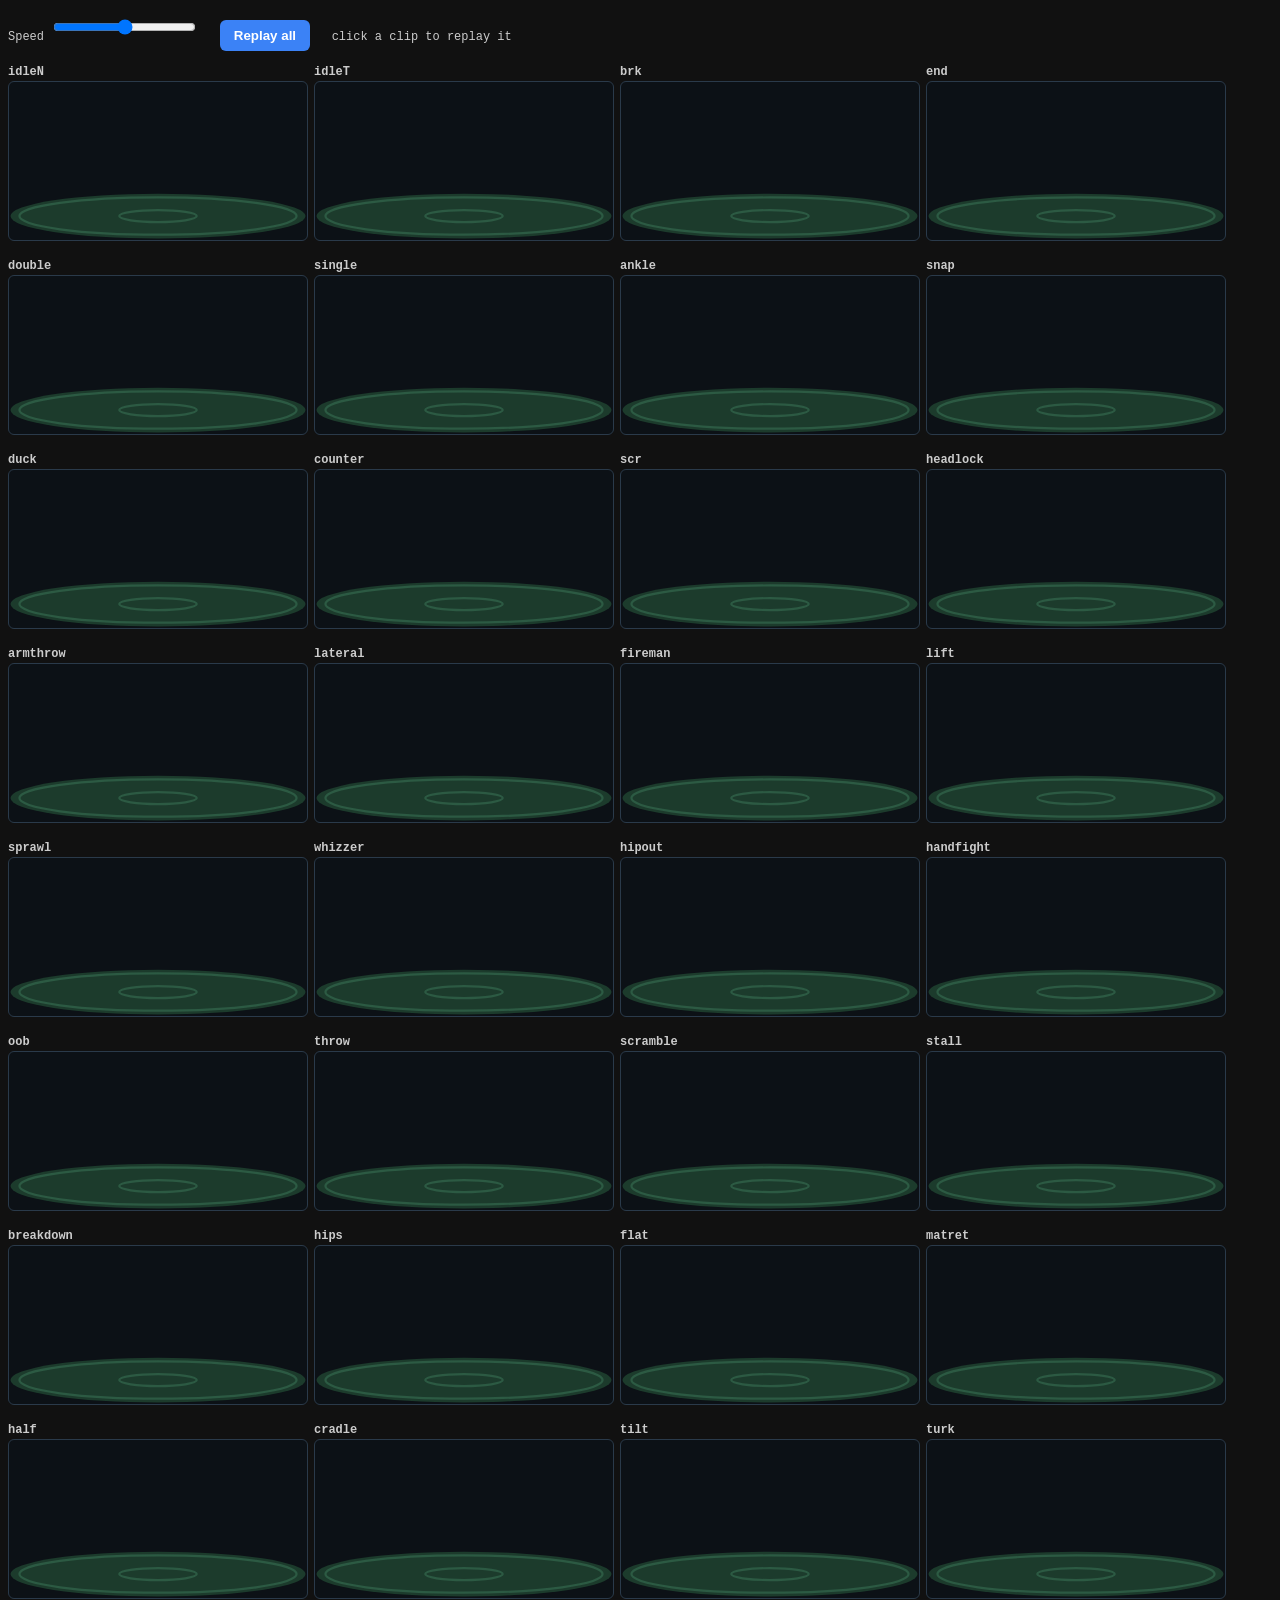
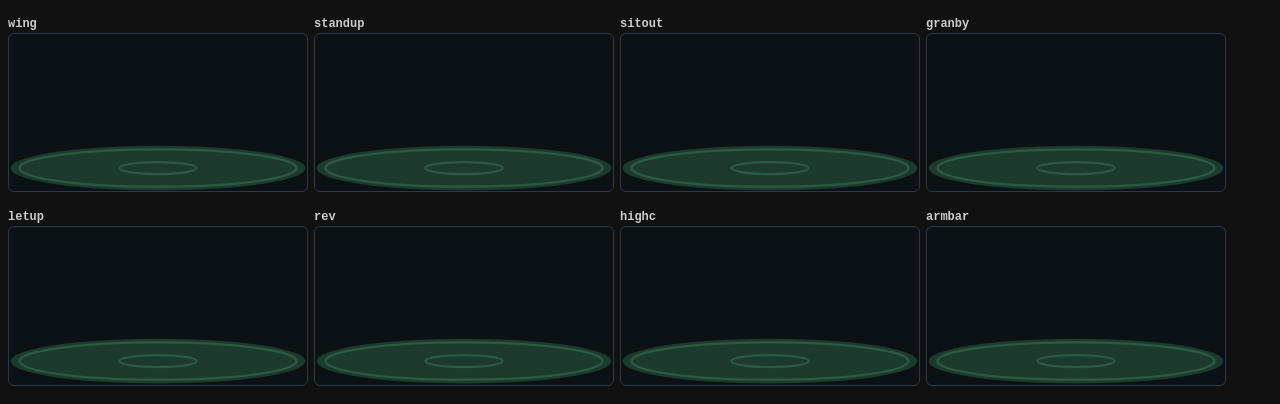
==== animsheet.html @ 092bd1c4 "Checkpoint: 2026-11-11 session work (animation rebuild, in-match choices, 3rd place dual, overrides)" ====
<!doctype html><meta charset="utf-8"><title>Animation sheet</title><link rel="stylesheet" href="css/style.css">
<!-- Test tool: every bout-animation clip (js/ui/anim.js), playing in a loop. Click a clip to replay it. ?a=B puts the move on wrestler B (mirrored), ?c=headlock,cradle picks clips,
     ?t=0.2,0.5,1 shows frozen moments instead (contact sheet for screenshots), ?w=300 sets the tile width. Not deployed. -->
<style>body{background:#111;color:#ccc;font:12px ui-monospace,monospace;margin:8px}#o{display:flex;flex-wrap:wrap;gap:6px}.tile{width:var(--w,300px);cursor:pointer}.tile b{display:block;margin:2px 0}.row{display:flex;align-items:center;gap:4px}.row b{width:70px}.row .stage{width:var(--w,216px);margin:0}</style>
<p>Speed <input id="spd" type="range" min="0.8" max="2.6" step="0.1" value="1.7"> &nbsp; <button id="all">Replay all</button> &nbsp; click a clip to replay it</p>
<div id="o"></div>
<script type="module">
import { stage, CLIP_NAMES } from './js/ui/anim.js';
const q = new URLSearchParams(location.search), names = (q.get('c') || CLIP_NAMES.join(',')).split(','), side = q.get('a') || 'A', o = document.getElementById('o');
if (q.get('w')) document.documentElement.style.setProperty('--w', q.get('w') + 'px');
const res = { winner: side, method: 'Dec', wrestlers: { A: { name: 'Al Red' }, B: { name: 'Bo Blue' } } }, col = { A: '#e0483c', B: '#3c8ae0' };
const draw = n => `<b>${n}</b>${stage(res, null, col, { clip: n, a: side })}`;
if (q.get('t')) { o.style.display = 'block'; o.innerHTML = names.map(n => `<div class="row"><b>${n}</b>${q.get('t').split(',').map(t => stage(res, null, col, { clip: n, a: side, still: +t })).join('')}</div>`).join(''); }
else {
  const setSpd = () => o.style.setProperty('--spd', document.getElementById('spd').value);
  const all = () => { o.innerHTML = names.map(n => `<div class="tile" data-n="${n}">${draw(n)}</div>`).join(''); };
  setSpd(); all();
  document.getElementById('spd').oninput = () => { setSpd(); all(); };
  document.getElementById('all').onclick = all;
  o.onclick = e => { const t = e.target.closest('.tile'); if (t) t.innerHTML = draw(t.dataset.n); };
}
</script>
---- css/style.css ----
:root {
  --bg: #0f1419; --panel: #172029; --panel2: #1e2a36; --line: #2a3a4a; --text: #e6edf3; --muted: #8b9bab;
  --accent: #3b82f6; --gold: #f5b942; --green: #3fb27f; --red: #e5534b; --a: #4ea1ff; --b: #ff8a5c;
}
* { box-sizing: border-box; }
body { margin: 0; background: var(--bg); color: var(--text); font: 14px/1.45 system-ui, "Segoe UI", sans-serif; }
h1, h2, h3 { margin: 0 0 8px; font-weight: 600; }
header { padding: 12px 20px; background: var(--panel); border-bottom: 1px solid var(--line); display: flex; align-items: baseline; gap: 14px; }
header h1 { font-size: 18px; margin: 0; }
header span { color: var(--muted); }
main { display: grid; grid-template-columns: 340px 1fr 340px; gap: 14px; padding: 14px; align-items: start; }
@media (max-width: 1100px) { main { grid-template-columns: 1fr; } }
.card { background: var(--panel); border: 1px solid var(--line); border-radius: 8px; padding: 14px; }
.card h2 { font-size: 15px; }
.row { display: flex; gap: 8px; align-items: center; margin: 6px 0; flex-wrap: wrap; }
label { color: var(--muted); font-size: 12px; }
select, input[type=number], input[type=range] { background: var(--panel2); color: var(--text); border: 1px solid var(--line); border-radius: 5px; padding: 4px 6px; }
button { background: var(--accent); color: #fff; border: 0; border-radius: 6px; padding: 8px 14px; cursor: pointer; font-weight: 600; }
button.secondary { background: var(--panel2); border: 1px solid var(--line); }
button:disabled { opacity: .45; cursor: default; }
.attr { display: grid; grid-template-columns: 118px 1fr 24px; align-items: center; gap: 6px; font-size: 12px; margin: 2px 0; }
.bar { height: 8px; background: var(--panel2); border-radius: 4px; overflow: hidden; }
.bar i { display: block; height: 100%; }
.t1 { background: #d95c54; } .t2 { background: #b8a14a; } .t3 { background: #6bb86b; } .t4 { background: var(--gold); }
.attr b { text-align: right; }
.name { font-size: 16px; font-weight: 600; }
.sub { color: var(--muted); font-size: 12px; margin-bottom: 8px; }
.scoreboard { display: grid; grid-template-columns: 1fr auto 1fr; gap: 10px; text-align: center; align-items: center; margin-bottom: 10px; }
.scoreboard .pts { font-size: 40px; font-weight: 700; line-height: 1; }
.scoreboard .nm { font-size: 13px; color: var(--muted); }
.scoreboard .A .pts { color: var(--a); } .scoreboard .B .pts { color: var(--b); }
.clock { font-size: 18px; font-variant-numeric: tabular-nums; }
.clock small { display: block; color: var(--muted); font-size: 11px; }
#feed { height: 480px; overflow-y: auto; background: #0c1116; border: 1px solid var(--line); border-radius: 6px; padding: 8px 10px; }
.ev { padding: 3px 0; border-bottom: 1px solid #16202a; }
.ev .t { color: var(--muted); font-size: 11px; font-variant-numeric: tabular-nums; display: inline-block; width: 58px; }
.ev.score { color: #fff; font-weight: 600; } .ev.info { color: #b5c2cf; } .ev.period { color: var(--gold); margin-top: 6px; }
.ev.fall { color: var(--red); font-weight: 700; } .ev.end { color: var(--green); font-weight: 700; padding: 8px 0; }
table.stats { width: 100%; border-collapse: collapse; font-size: 13px; }
table.stats td, table.stats th { padding: 3px 6px; text-align: center; border-bottom: 1px solid var(--line); }
table.stats td:first-child { text-align: left; color: var(--muted); }
.result { margin-top: 10px; padding: 10px; background: var(--panel2); border-radius: 6px; }
.result b { color: var(--gold); }
.hint { color: var(--muted); font-size: 12px; }

/* ---- game shell (phase 2) ---- */
.top { display: flex; gap: 14px; align-items: center; padding: 10px 18px; background: var(--panel); border-bottom: 1px solid var(--line); position: sticky; top: 0; z-index: 5; flex-wrap: wrap; }
.layout { display: grid; grid-template-columns: 170px 1fr; min-height: calc(100vh - 52px); }
nav { background: #121a22; border-right: 1px solid var(--line); padding: 10px 0; }
nav a { display: block; padding: 8px 18px; color: var(--text); cursor: pointer; text-decoration: none; }
nav a:hover { background: var(--panel2); } nav a.on { background: var(--panel2); border-left: 3px solid var(--accent); padding-left: 15px; font-weight: 600; }
nav a.off { color: var(--muted); } nav a.off2 { color: var(--muted); font-size: 12px; } nav hr { border: 0; border-top: 1px solid var(--line); margin: 8px 0; } nav small { font-size: 10px; }
.content { padding: 14px; display: flex; flex-direction: column; gap: 14px; min-width: 0; }
.muted { color: var(--muted); } .pos { color: var(--green); } .neg { color: var(--red); }
.grid2 { display: grid; grid-template-columns: 1fr 1fr; gap: 14px; } @media (max-width: 900px) { .grid2 { grid-template-columns: 1fr; } .layout { grid-template-columns: 1fr; } }
.tbl { width: 100%; border-collapse: collapse; margin-top: 6px; }
.tbl th { text-align: left; color: var(--muted); font-weight: 500; font-size: 12px; padding: 4px 8px; border-bottom: 1px solid var(--line); }
.tbl td { padding: 5px 8px; border-bottom: 1px solid #1c2733; }
.tbl tr.me td { background: #1d3350; } .tbl td.win { font-weight: 700; color: var(--gold); }
.tbl.dense td, .tbl.dense th { padding: 3px 5px; font-size: 12px; text-align: center; white-space: nowrap; } .tbl.dense td:first-child, .tbl.dense th:first-child { text-align: left; }
td.ac { color: #0f1620; font-weight: 600; } td.ac.t4 { font-weight: 800; }   /* the cell background comes from .t1-.t4, so use dark text for contrast on every tier */
.msg { padding: 6px 0; border-bottom: 1px solid var(--line); }
a[data-act] { color: var(--accent); cursor: pointer; }
.cols2 { display: grid; grid-template-columns: 1fr 1fr; gap: 0 24px; } @media (max-width: 700px) { .cols2 { grid-template-columns: 1fr; } }
.start { max-width: 640px; margin: 30px auto; padding: 0 16px; display: flex; flex-direction: column; gap: 14px; }
.start input, .tbl select { background: var(--panel2); color: var(--text); border: 1px solid var(--line); border-radius: 5px; padding: 4px 6px; }

/* school logos */
.tn { white-space: nowrap; display: inline-flex; align-items: center; gap: 6px; vertical-align: middle; }
.logo { object-fit: contain; flex: none; vertical-align: middle; }
.logo.badge { display: inline-block; text-align: center; border-radius: 50%; color: #fff; font-weight: 700; letter-spacing: -0.5px; }
.scoreboard .nm .tn { flex-direction: column; gap: 4px; }
.logo:not(.badge) { background: #eef1f6; border-radius: 50%; padding: 2px; box-sizing: border-box; }

.wlink { color: inherit; cursor: pointer; text-decoration: none; border-bottom: 1px dotted var(--muted); }
.wlink:hover { color: var(--accent, #6ea8ff); border-bottom-color: currentColor; }
.warn { color: #e0a43a; }

/* dual results: winner green, loser red (links inherit so the wrestler names are coloured too) */
.tbl td.win, .tbl td.win a { color: var(--green); font-weight: 700; }
.tbl td.lose, .tbl td.lose a { color: var(--red); }
.tbl td.win .wlink, .tbl td.lose .wlink { border-bottom-color: currentColor; }

.modal-back { position: fixed; inset: 0; background: rgba(0,0,0,.6); display: flex; align-items: center; justify-content: center; z-index: 50; }
.modal { max-width: 540px; width: calc(100% - 32px); box-shadow: 0 10px 40px rgba(0,0,0,.6); }

/* tournament brackets */
.bkt { display: flex; gap: 12px; overflow-x: auto; padding-bottom: 8px; align-items: flex-start; }
.bcol { min-width: 210px; }
.bhead { font-size: 12px; color: var(--muted); margin-bottom: 6px; text-transform: uppercase; letter-spacing: .04em; }
.bm { border: 1px solid var(--line); border-radius: 6px; margin-bottom: 8px; background: var(--panel2); font-size: 12.5px; }
.bs { padding: 4px 8px; border-bottom: 1px solid var(--line); min-height: 24px; }
.bs.w { font-weight: 700; color: var(--green); } .bs.l { color: var(--muted); } .bs.mine { background: #1d3350; } .bs.tbd { opacity: .6; }
.bd { padding: 3px 8px; font-size: 11px; color: var(--muted); }

/* wrestler names: calm light text with a dotted underline instead of loud link-blue; your wrestlers use YOUR team colour (--tc) */
a.wlink[data-act] { color: inherit; border-bottom: 1px dotted rgba(200, 210, 225, .35); }
a.wlink[data-act]:hover { color: #fff; border-bottom-color: currentColor; }
.tcname, .tcname a.wlink[data-act] { color: var(--tc, var(--green)) !important; font-weight: 700; }
.tbl tr.me td { background: color-mix(in srgb, var(--tc, #3b82f6) 15%, #101a2b); }
.tbl tr.me td:first-child { box-shadow: inset 3px 0 0 var(--tc, var(--accent)); }
/* bracket: only winners get a background: green, or YOUR team colour for your wrestlers; losers/pending stay plain */
.bs.w { background: color-mix(in srgb, var(--green) 28%, transparent); }
.bs.mine { background: transparent; box-shadow: none; }
.bs.mine.w { background: color-mix(in srgb, var(--tc, #3b82f6) 35%, transparent); box-shadow: inset 3px 0 0 var(--tc, var(--accent)); }
.bs.mine.w, .bs.mine.w a.wlink[data-act] { color: var(--tc, var(--green)); }
/* winners on YOUR team use the team colour for their text instead of green */
.tcwin { color: var(--tc, var(--green)); }
.tbl td.win.mine, .tbl td.win.mine a { color: var(--tc, var(--green)); }

/* NCAA selection show */
.selgrid { display: grid; grid-template-columns: repeat(auto-fill, minmax(340px, 1fr)); gap: 0 12px; }
.bs.sel { display: flex; align-items: center; gap: 8px; min-height: 28px; }
.bs.sel .sd { width: 24px; text-align: right; font-weight: 700; color: var(--gold); }
.bs.sel .nm { flex: 1; min-width: 0; white-space: nowrap; overflow: hidden; text-overflow: ellipsis; }
.bs.sel .rt { display: flex; align-items: center; gap: 5px; white-space: nowrap; }
.bs.sel.empty { opacity: .45; }
.bs.sel.mine { background: color-mix(in srgb, var(--tc, #3b82f6) 30%, transparent); box-shadow: inset 3px 0 0 var(--tc, var(--accent)); }
.bs.sel.pop { animation: selpop .7s ease-out; }
@keyframes selpop { 0% { transform: scale(.94); background: color-mix(in srgb, var(--gold) 55%, transparent); opacity: .3; } 100% { transform: scale(1); } }
.tag { margin-left: 6px; font-size: 10px; padding: 0 4px; border-radius: 3px; border: 1px solid var(--line); color: var(--muted); }
.tag.al { color: #e0a64a; border-color: #6b5320; }
.chips { display: flex; flex-wrap: wrap; gap: 6px; } .chip { padding: 3px 9px; border: 1px solid var(--line); border-radius: 12px; cursor: pointer; font-size: 12px; } .chip.on { background: var(--panel2); border-color: var(--accent); }
.ann { margin: 6px 0 10px; padding: 6px 10px; background: var(--panel2); border-radius: 6px; }

/* National Dual Tournament */
.bs.dt { display: flex; align-items: center; justify-content: space-between; gap: 8px; }
.bs.dt .sc { font-weight: 700; }
.bm.upnext { box-shadow: 0 0 0 1px var(--gold); }

.moves { margin: 0; padding-left: 18px; font-size: 13px; } .moves li { margin: 2px 0; }

.tbl .fit { width: 1%; white-space: nowrap; padding-right: 14px; }

.tbl.dense td.l, .tbl.dense th.l { text-align: left; }

/* ---------- tablets and phones (2026-11-10) ---------- */
html { -webkit-text-size-adjust: 100%; }
[data-act] { cursor: pointer; }
button, select, [data-act], .chip { touch-action: manipulation; }
.content .card { overflow-x: auto; }                       /* wide tables scroll inside their card instead of widening the page */
.top { padding-left: max(18px, env(safe-area-inset-left)); padding-right: max(18px, env(safe-area-inset-right)); padding-top: max(10px, env(safe-area-inset-top)); }   /* notch / home-screen app */
nav::-webkit-scrollbar, .bkt::-webkit-scrollbar { height: 6px; }

@media (pointer: coarse) {                                  /* touch screens: bigger targets, and 16px form text so iOS Safari does not zoom into a tapped dropdown */
  button { min-height: 42px; padding: 9px 16px; }
  select, input, textarea { font-size: 16px; min-height: 38px; }
  nav a { padding: 12px 18px; }
  .tbl td { padding-top: 8px; padding-bottom: 8px; }
  .tbl.dense td, .tbl.dense th { padding: 6px 7px; }
  .chip { padding: 7px 12px; }
  a.wlink[data-act], a[data-act] { padding: 3px 0; display: inline-block; }
}

@media (max-width: 1100px) {                                /* iPad landscape / small laptops */
  .layout { grid-template-columns: 150px 1fr; }
  .content { padding: 10px; }
  .modal { max-width: 92vw; }
}

@media (max-width: 900px) and (orientation: portrait), (max-width: 560px) {   /* iPad portrait and phones held upright: the left menu becomes a swipeable bar (landscape keeps the side menu, see below) */
  .layout { grid-template-columns: 1fr; }
  nav { display: flex; overflow-x: auto; -webkit-overflow-scrolling: touch; border-right: 0; border-bottom: 1px solid var(--line); padding: 0; }
  nav a { white-space: nowrap; padding: 11px 15px; border-left: 0; border-bottom: 3px solid transparent; }
  nav a.on { border-left: 0; border-bottom-color: var(--accent); padding-left: 15px; }
  nav hr { display: none; }
  nav a.off2 { display: none; }
  .top { gap: 8px 12px; padding-top: 8px; padding-bottom: 8px; }
  .scoreboard .pts { font-size: 34px; }
  #feed { height: 42vh; min-height: 240px; }
  .selgrid { grid-template-columns: repeat(auto-fill, minmax(min(340px, 100%), 1fr)); }
}

@media (max-width: 600px) {                                 /* phones */
  .top > span.muted:nth-of-type(1) { display: none; }       /* "Coach name" */
  .top button { padding: 7px 10px; font-size: 13px; }
  .content { padding: 8px; gap: 10px; }
  .card { padding: 10px; }
  body { font-size: 13.5px; }
  .attr { grid-template-columns: 96px 1fr 22px; }
}


/* bout animation (js/ui/anim.js): jointed figures, clips shown frame by frame */
.stage { display: block; width: 100%; max-width: 640px; margin: 0 auto 10px; background: #0c1116; border: 1px solid var(--line); border-radius: 6px; }
.stage .lbl { font: 700 11px ui-monospace, Consolas, monospace; letter-spacing: 1px; paint-order: stroke; stroke: #000; stroke-width: 2px; animation: lblpop calc(.5s * var(--spd, 1)) ease-out; }
.stage .lbl.fall, .stage .lbl.end { font-size: 13px; animation: lblflash calc(.5s * var(--spd, 1)) steps(2) infinite; }
@keyframes lblpop { 0% { transform: translateY(5px); opacity: 0; } 100% { transform: none; opacity: 1; } }
@keyframes lblflash { 0% { opacity: 1; } 100% { opacity: .45; } }
/* each frame of a clip is visible only during its own slot (delay + duration are set inline); the last one stays and loops between its poses */
.stage .fr { visibility: hidden; animation-name: frOn; animation-timing-function: steps(1); animation-fill-mode: none; }
.stage .fr.last { animation-fill-mode: forwards; }
@keyframes frOn { from, to { visibility: visible; } }
.stage .lp { opacity: 0; animation-timing-function: steps(1); animation-iteration-count: infinite; }
.stage .lp1 { opacity: 1; } .stage .lp2 { animation-name: lp2; } .stage .lp3 { animation-name: lp3; } .stage .lp4 { animation-name: lp4; }
@keyframes lp2 { 0% { opacity: 1; } 50%, 100% { opacity: 0; } }
@keyframes lp3 { 0% { opacity: 1; } 33.34%, 100% { opacity: 0; } }
@keyframes lp4 { 0% { opacity: 1; } 25%, 100% { opacity: 0; } }
@media (prefers-reduced-motion: reduce) { .stage .lbl, .stage .fr, .stage .lp { animation: none !important; } .stage .fr.last { visibility: visible; } .stage .lp:first-child { opacity: 1; } }
.vpaused .stage .fr, .vpaused .stage .lp, .vpaused .stage .lbl { animation-play-state: paused !important; }

.scoreboard .clock .ride { display: block; margin-top: 2px; font-size: 11px; font-variant-numeric: tabular-nums; } .scoreboard .clock .ride .a { color: var(--a); } .scoreboard .clock .ride .b { color: var(--b); }

.spd { display: inline-flex; align-items: center; gap: 6px; margin-left: auto; font-size: 13px; } .spd input { width: 110px; }

.scoreboard .rt { font-size: 12px; margin-top: 3px; min-height: 16px; font-variant-numeric: tabular-nums; color: var(--muted); } .scoreboard .rt.pt { color: var(--gold); font-weight: 700; } .scoreboard .rt.lead { color: var(--text); }

/* Side menu stays a side menu in landscape (iPad, phones on their side), like the desktop layout */
@media (min-width: 901px), (orientation: landscape) and (min-width: 561px) { nav { position: sticky; top: 0; align-self: start; max-height: 100vh; overflow-y: auto; -webkit-overflow-scrolling: touch; } }
.layout { padding-left: env(safe-area-inset-left); padding-right: env(safe-area-inset-right); }
@media (orientation: landscape) and (min-width: 561px) and (max-width: 1100px) {
  .layout { grid-template-columns: 138px 1fr; }
  nav { display: block; border-right: 1px solid var(--line); border-bottom: 0; padding: 6px 0; }
  nav a { display: block; white-space: normal; padding: 9px 12px; border-bottom: 0; border-left: 3px solid transparent; font-size: 14px; }
  nav a.on { border-left: 3px solid var(--accent); border-bottom: 0; padding-left: 9px; }
  nav a.off2 { display: block; }
  nav hr { display: block; }
  .content { min-width: 0; }
}
@media (orientation: landscape) and (max-height: 520px) {   /* phones on their side: tighter chrome so the page is not all header */
  .top { padding-top: 4px; padding-bottom: 4px; gap: 6px 10px; }
  nav a { padding: 7px 10px; font-size: 13px; }
  nav { max-height: 100vh; }
  .layout { min-height: 0; }
}
@media (pointer: coarse) and (orientation: landscape) and (min-width: 561px) and (max-width: 1100px) { nav a { padding: 11px 12px; } }
@media (pointer: coarse) and (orientation: landscape) and (max-height: 520px) { nav a { padding: 8px 10px; } }

.ask { border: 1px solid var(--gold); background: #1b1810; border-radius: 8px; padding: 10px 12px; margin: 8px 0; } .ask h3 { margin: 0 0 4px; font-size: 15px; } .ask button { text-align: left; line-height: 1.25; } .ask small { font-weight: 400; opacity: .8; }
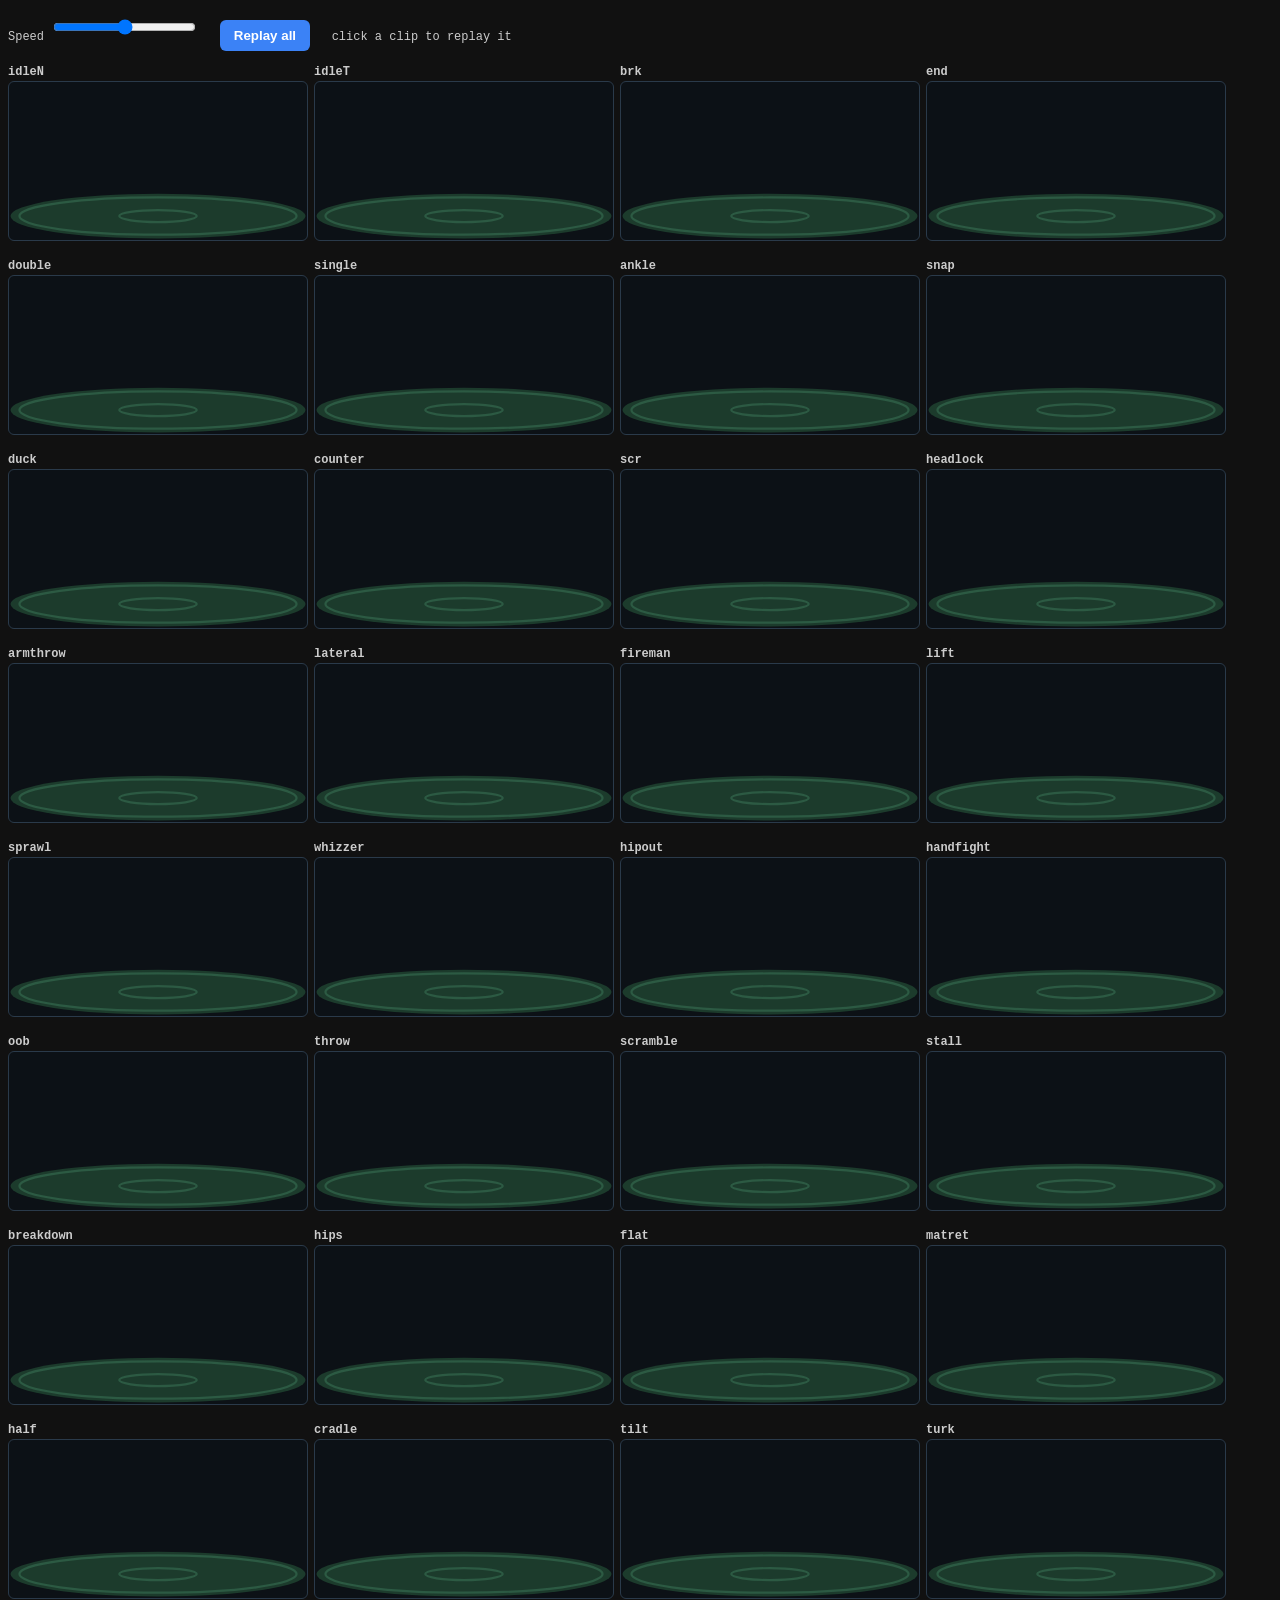
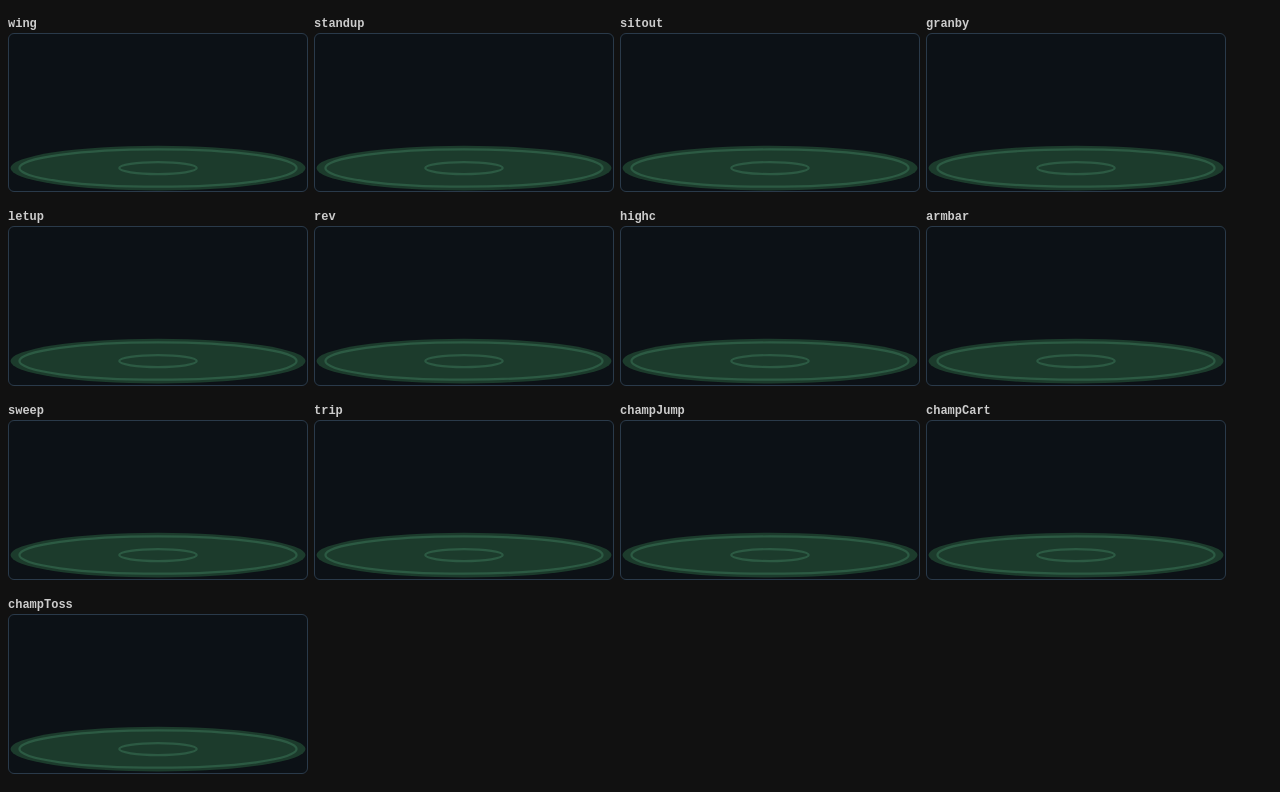
==== commit 0cff5e12: "Let-up timing, red/green ankle bands, links everywhere, record books + Hall of Fame, guaranteed plac" ====
--- a/animsheet.html
+++ b/animsheet.html
@@ -8,9 +8,9 @@
 import { stage, CLIP_NAMES } from './js/ui/anim.js';
 const q = new URLSearchParams(location.search), names = (q.get('c') || CLIP_NAMES.join(',')).split(','), side = q.get('a') || 'A', o = document.getElementById('o');
 if (q.get('w')) document.documentElement.style.setProperty('--w', q.get('w') + 'px');
-const res = { winner: side, method: 'Dec', wrestlers: { A: { name: 'Al Red' }, B: { name: 'Bo Blue' } } }, col = { A: '#e0483c', B: '#3c8ae0' };
-const draw = n => `<b>${n}</b>${stage(res, null, col, { clip: n, a: side })}`;
-if (q.get('t')) { o.style.display = 'block'; o.innerHTML = names.map(n => `<div class="row"><b>${n}</b>${q.get('t').split(',').map(t => stage(res, null, col, { clip: n, a: side, still: +t })).join('')}</div>`).join(''); }
+const res = { winner: side, method: 'Dec', wrestlers: { A: { name: 'Al Red' }, B: { name: 'Bo Blue' } } }, col = { A: '#e0483c', B: '#3c8ae0' }, band = { A: '#e5534b', B: '#3fb27f' };
+const draw = n => `<b>${n}</b>${stage(res, null, col, { clip: n, a: side, band })}`;
+if (q.get('t')) { o.style.display = 'block'; o.innerHTML = names.map(n => `<div class="row"><b>${n}</b>${q.get('t').split(',').map(t => stage(res, null, col, { clip: n, a: side, still: +t, band })).join('')}</div>`).join(''); }
 else {
   const setSpd = () => o.style.setProperty('--spd', document.getElementById('spd').value);
   const all = () => { o.innerHTML = names.map(n => `<div class="tile" data-n="${n}">${draw(n)}</div>`).join(''); };
--- a/css/style.css
+++ b/css/style.css
@@ -227,3 +227,10 @@
 @media (pointer: coarse) and (orientation: landscape) and (max-height: 520px) { nav a { padding: 8px 10px; } }
 
 .ask { border: 1px solid var(--gold); background: #1b1810; border-radius: 8px; padding: 10px 12px; margin: 8px 0; } .ask h3 { margin: 0 0 4px; font-size: 15px; } .ask button { text-align: left; line-height: 1.25; } .ask small { font-weight: 400; opacity: .8; }
+/* bout viewer scoreboard names (2026-11-12): logo, poll rank, linked name, school + record, stalling flag */
+.scoreboard .nm.bn { display: flex; align-items: center; justify-content: center; gap: 7px; text-align: left; margin-top: 2px; }
+.scoreboard .nm.bn .bnm { color: var(--text); font-weight: 600; font-size: 14px; }
+.scoreboard .nm.bn .wsub { font-size: 11px; color: var(--muted); }
+.sflag { display: inline-block; margin-left: 5px; padding: 0 4px; border-radius: 2px 6px 6px 2px; background: var(--gold); color: #1a1406; font-size: 11px; font-weight: 800; line-height: 15px; vertical-align: 1px; box-shadow: -2px 0 0 #8a6a1f; }
+.sflag small { font-size: 9px; margin-left: 1px; }
+@media (max-width: 600px) { .scoreboard .nm.bn { flex-direction: column; gap: 2px; text-align: center; } .scoreboard .nm.bn .bnm { font-size: 12px; } }
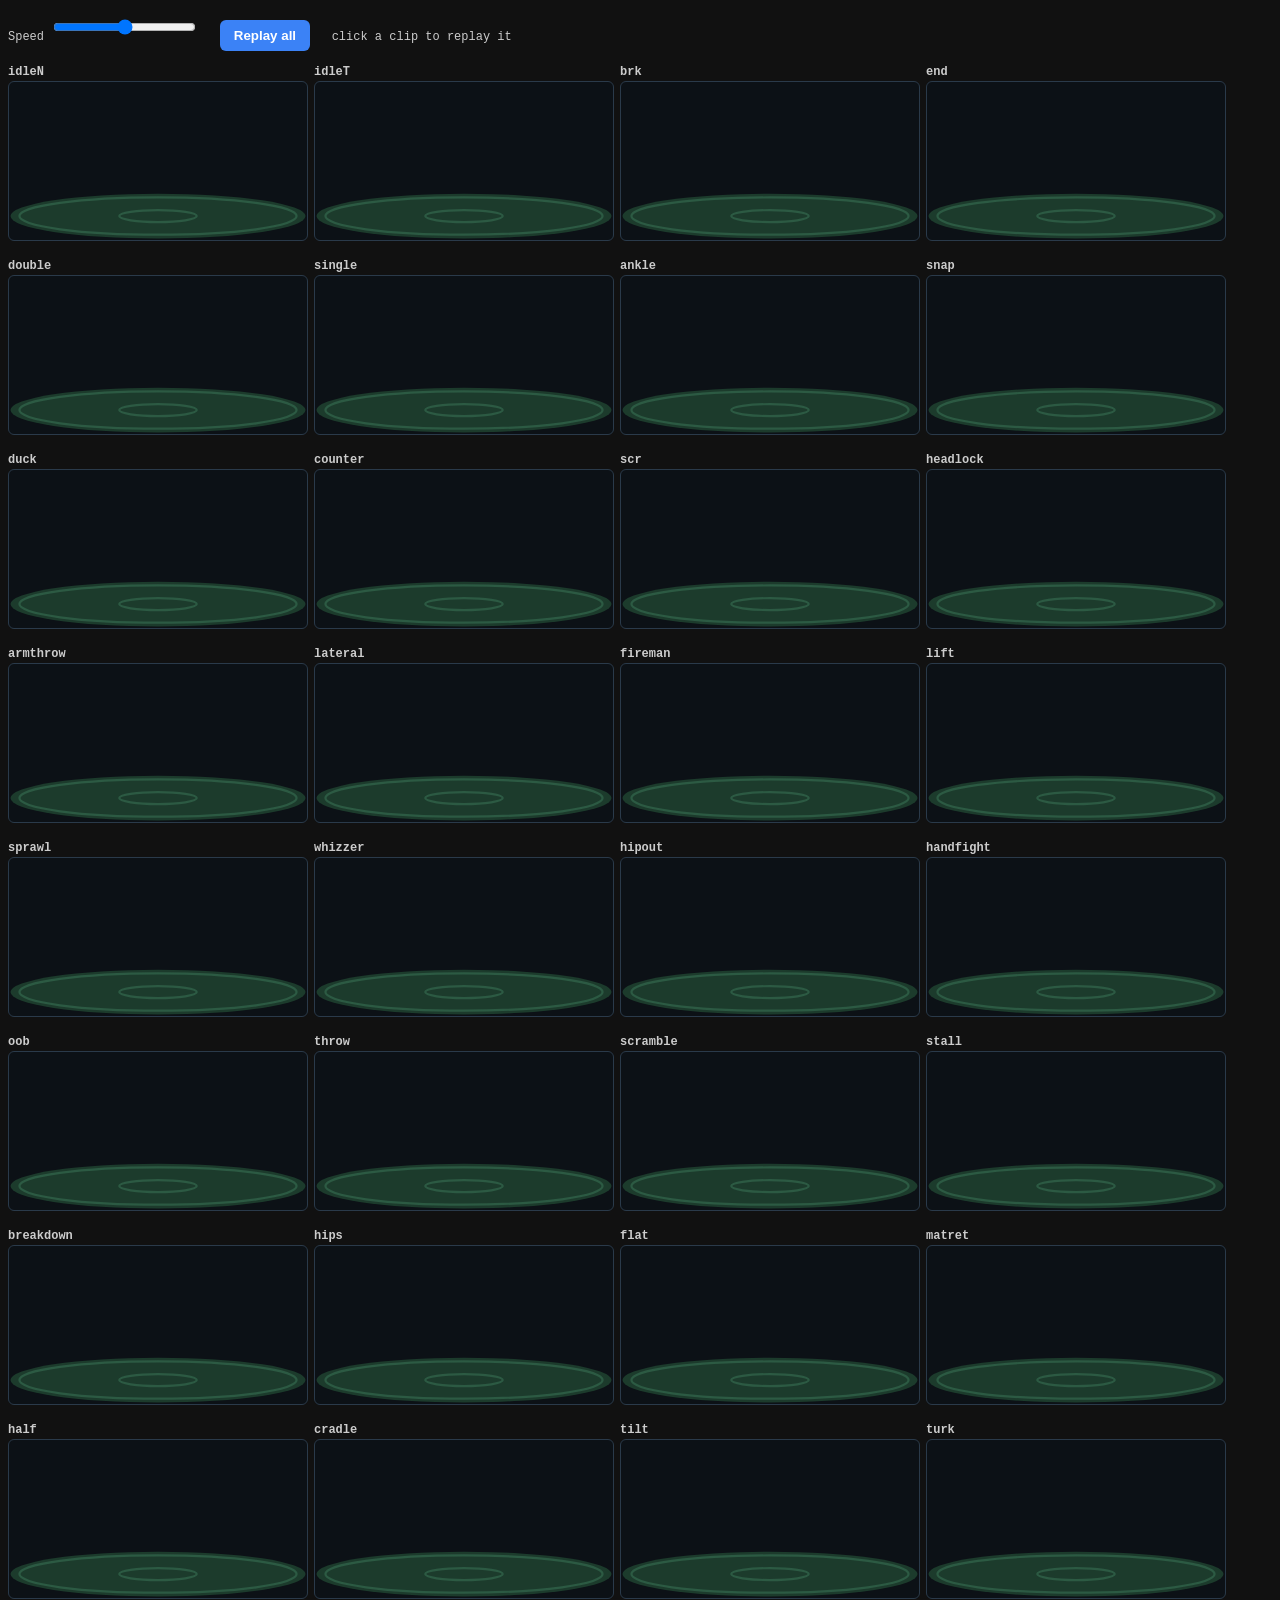
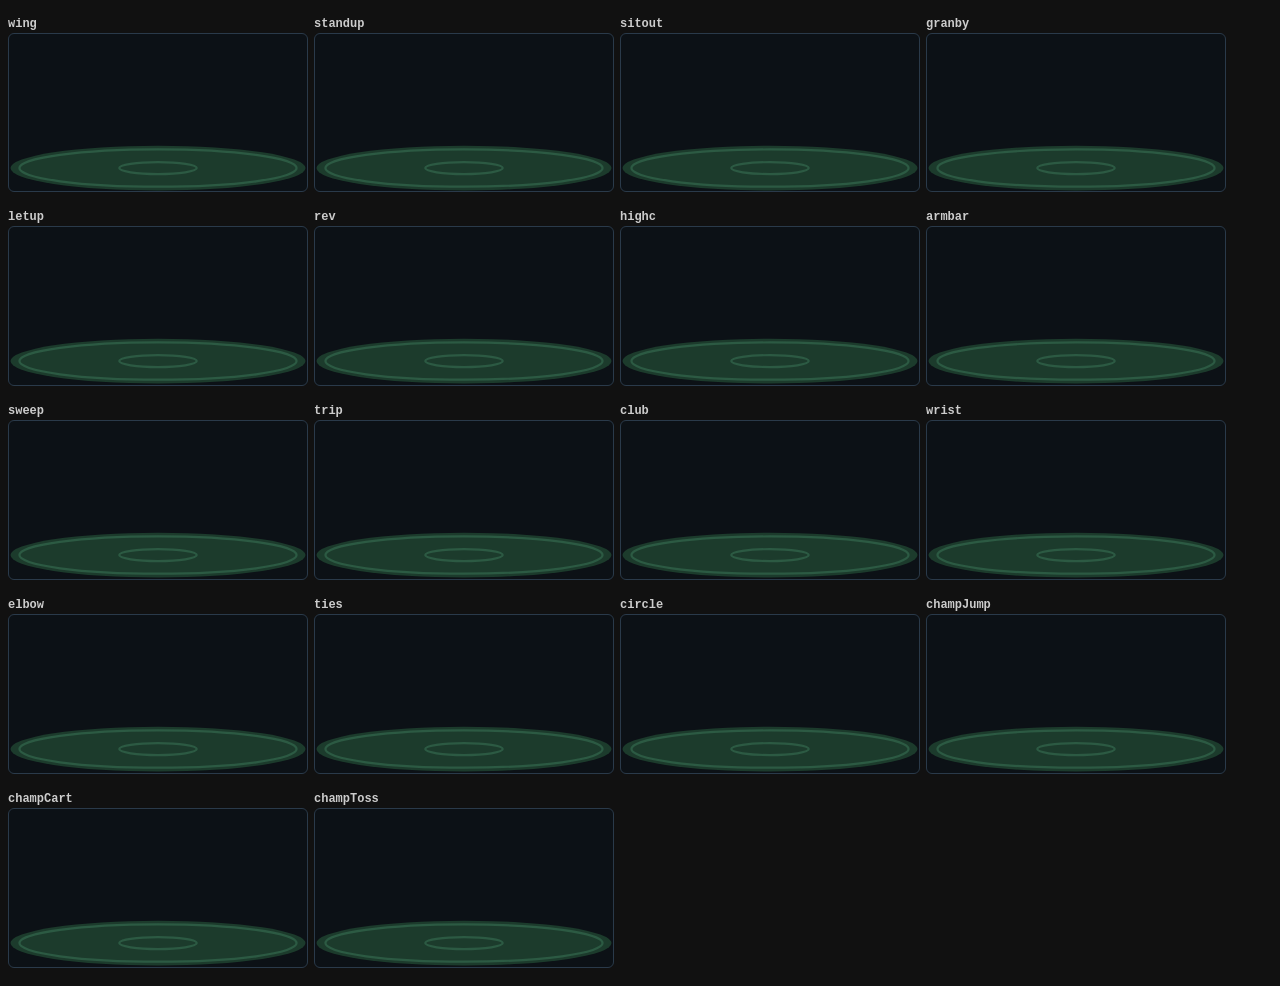
==== commit 9b25242b: "Moves cut the corner: pair rotates during finishes and keeps its orientation round the circle; Move " ====
--- a/animsheet.html
+++ b/animsheet.html
@@ -9,8 +9,9 @@
 const q = new URLSearchParams(location.search), names = (q.get('c') || CLIP_NAMES.join(',')).split(','), side = q.get('a') || 'A', o = document.getElementById('o');
 if (q.get('w')) document.documentElement.style.setProperty('--w', q.get('w') + 'px');
 const res = { winner: side, method: 'Dec', wrestlers: { A: { name: 'Al Red' }, B: { name: 'Bo Blue' } } }, col = { A: '#e0483c', B: '#3c8ae0' }, band = { A: '#e5534b', B: '#3fb27f' };
-const draw = n => `<b>${n}</b>${stage(res, null, col, { clip: n, a: side, band })}`;
-if (q.get('t')) { o.style.display = 'block'; o.innerHTML = names.map(n => `<div class="row"><b>${n}</b>${q.get('t').split(',').map(t => stage(res, null, col, { clip: n, a: side, still: +t, band })).join('')}</div>`).join(''); }
+const orient = { flip: false, h: +(q.get('h') || 0), cut: +(q.get('cut') || 0) };
+const draw = n => `<b>${n}</b>${stage(res, null, col, { clip: n, a: side, band, orient })}`;
+if (q.get('t')) { o.style.display = 'block'; o.innerHTML = names.map(n => `<div class="row"><b>${n}</b>${q.get('t').split(',').map(t => stage(res, null, col, { clip: n, a: side, still: +t, band, orient })).join('')}</div>`).join(''); }
 else {
   const setSpd = () => o.style.setProperty('--spd', document.getElementById('spd').value);
   const all = () => { o.innerHTML = names.map(n => `<div class="tile" data-n="${n}">${draw(n)}</div>`).join(''); };
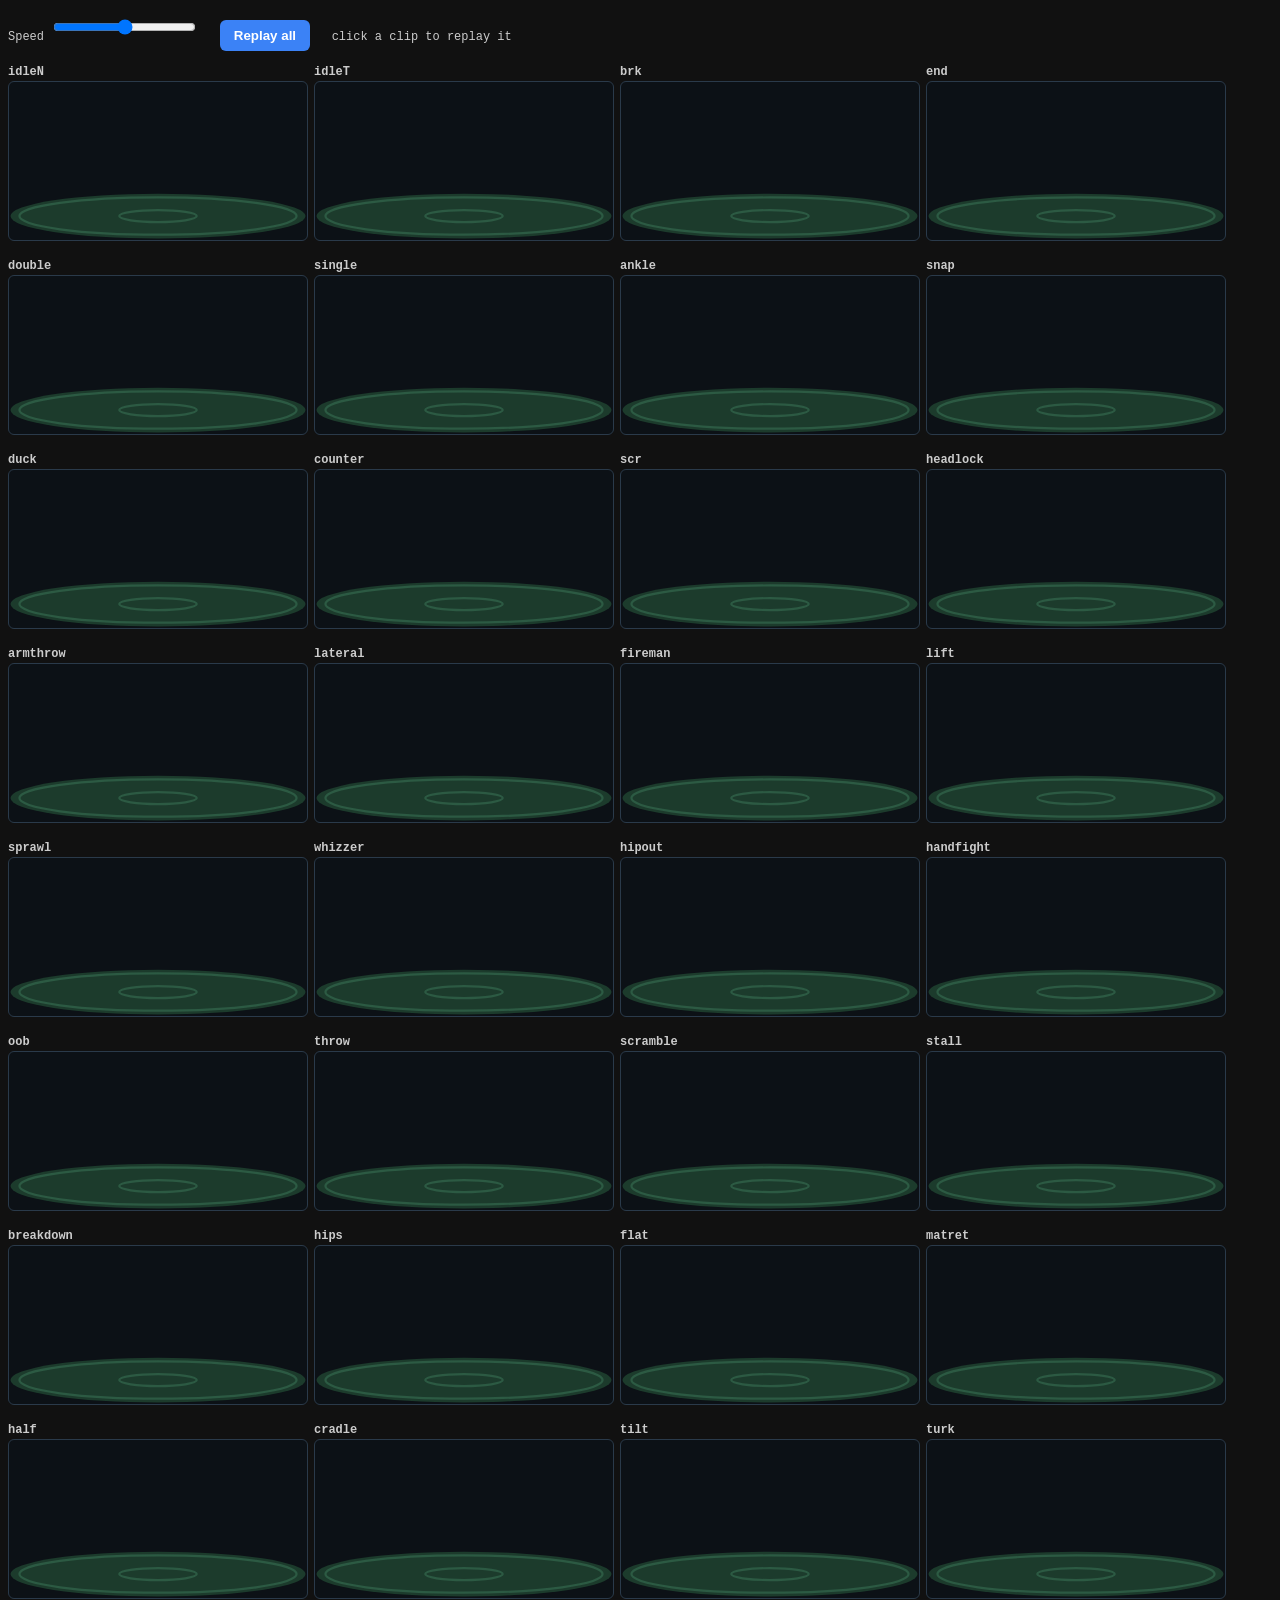
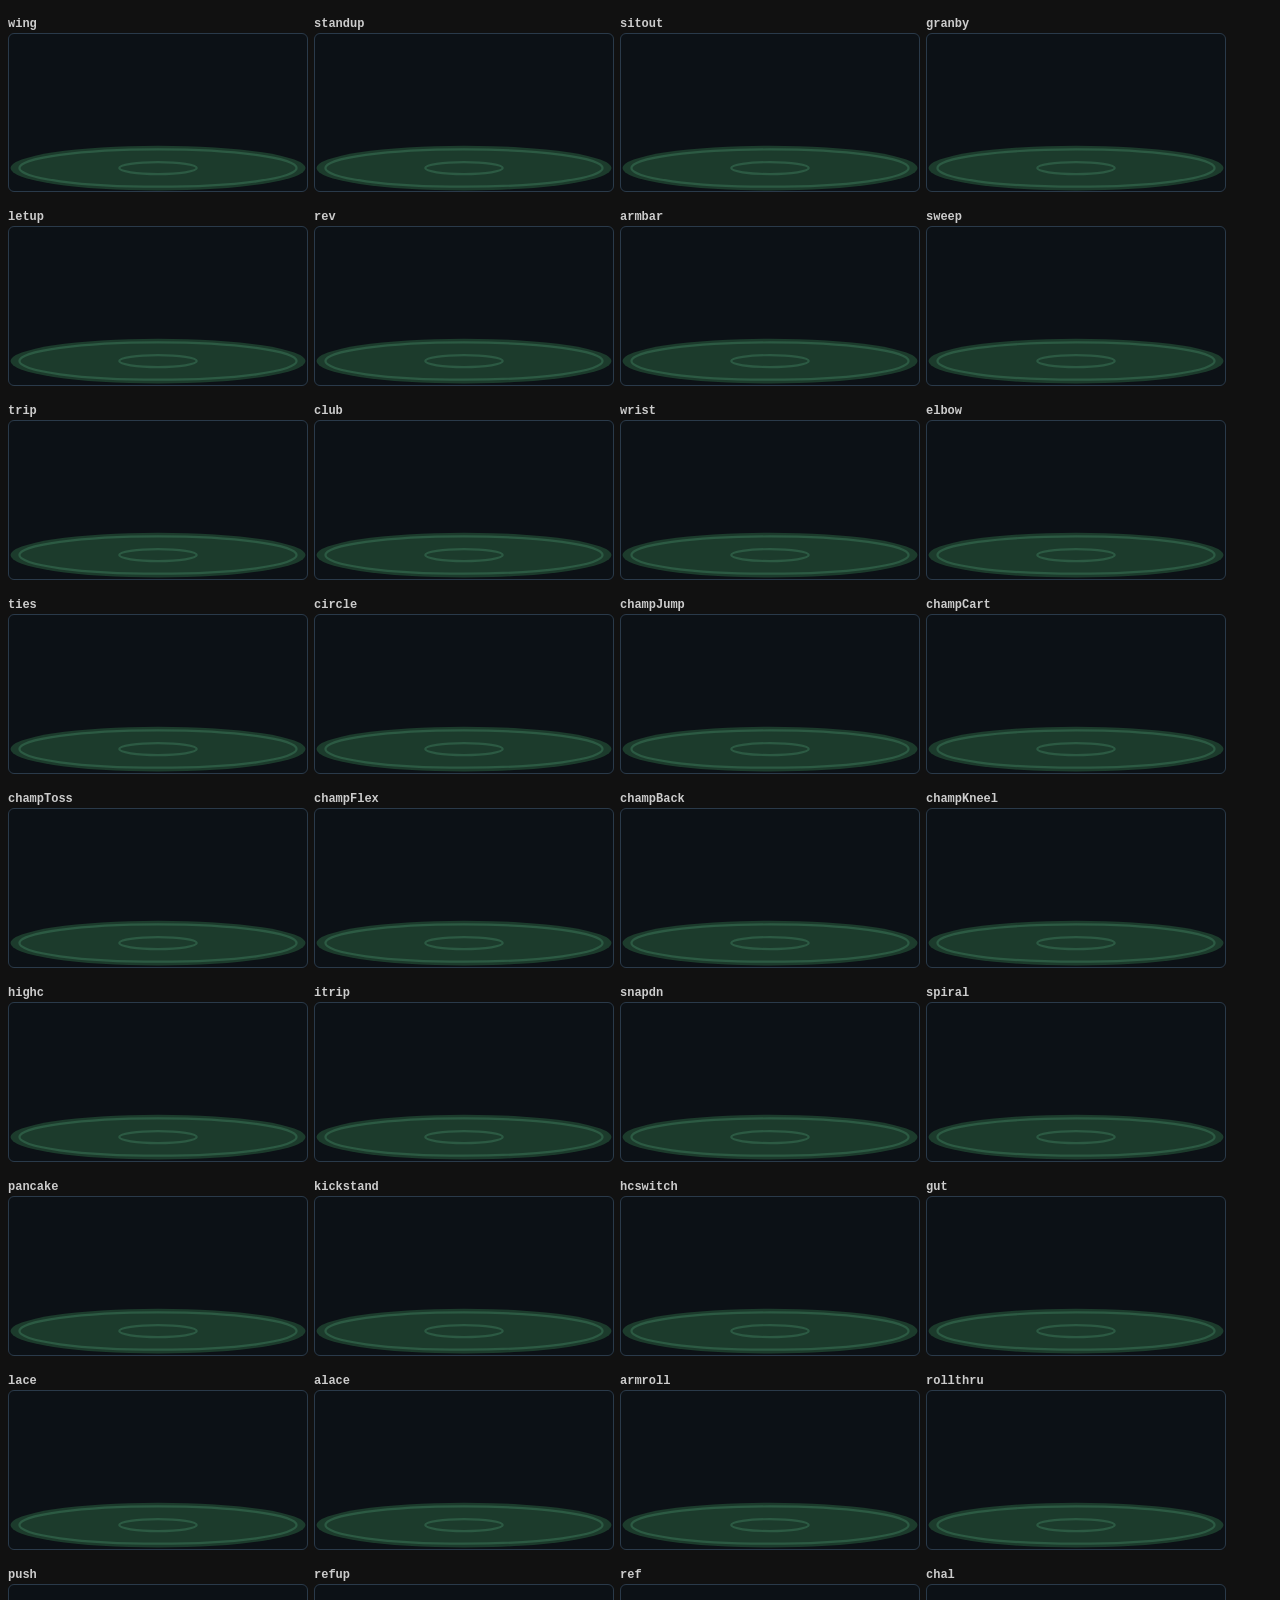
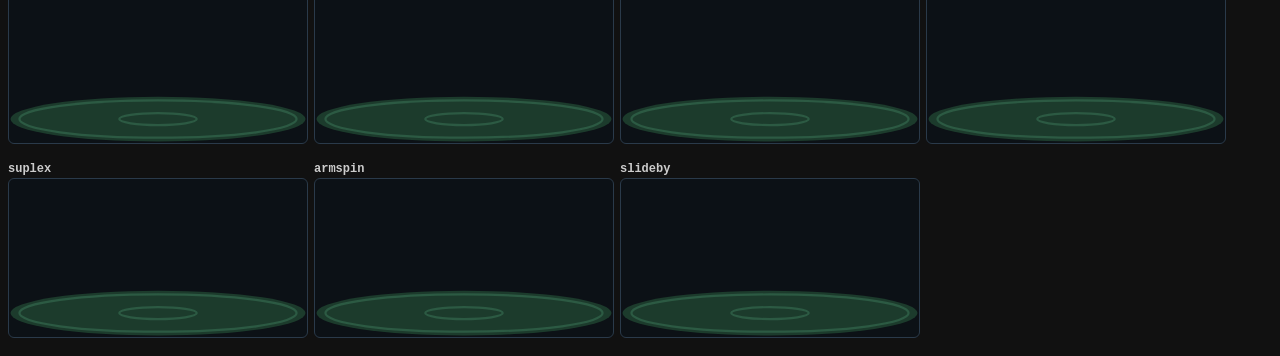
==== commit 911f55f9: "Freestyle animation: international mat, gut wrench, leg lace, push-out, referee clips, suplex; Match" ====
--- a/animsheet.html
+++ b/animsheet.html
@@ -10,8 +10,8 @@
 if (q.get('w')) document.documentElement.style.setProperty('--w', q.get('w') + 'px');
 const res = { winner: side, method: 'Dec', wrestlers: { A: { name: 'Al Red' }, B: { name: 'Bo Blue' } } }, col = { A: '#e0483c', B: '#3c8ae0' }, band = { A: '#e5534b', B: '#3fb27f' };
 const orient = { flip: false, h: +(q.get('h') || 0), cut: +(q.get('cut') || 0) };
-const draw = n => `<b>${n}</b>${stage(res, null, col, { clip: n, a: side, band, orient })}`;
-if (q.get('t')) { o.style.display = 'block'; o.innerHTML = names.map(n => `<div class="row"><b>${n}</b>${q.get('t').split(',').map(t => stage(res, null, col, { clip: n, a: side, still: +t, band, orient })).join('')}</div>`).join(''); }
+const draw = n => `<b>${n}</b>${stage(res, null, col, { clip: n, a: side, band, fs: q.has('fs'), orient })}`;
+if (q.get('t')) { o.style.display = 'block'; o.innerHTML = names.map(n => `<div class="row"><b>${n}</b>${q.get('t').split(',').map(t => stage(res, null, col, { clip: n, a: side, still: +t, band, fs: q.has('fs'), orient })).join('')}</div>`).join(''); }
 else {
   const setSpd = () => o.style.setProperty('--spd', document.getElementById('spd').value);
   const all = () => { o.innerHTML = names.map(n => `<div class="tile" data-n="${n}">${draw(n)}</div>`).join(''); };
--- a/css/style.css
+++ b/css/style.css
@@ -30,7 +30,7 @@
 .scoreboard .nm { font-size: 13px; color: var(--muted); }
 .scoreboard .A .pts { color: var(--a); } .scoreboard .B .pts { color: var(--b); }
 .clock { font-size: 18px; font-variant-numeric: tabular-nums; }
-.clock small { display: block; color: var(--muted); font-size: 11px; }
+.clock small { display: block; color: var(--muted); font-size: 11px; } .clock .cwt { font-weight: 600; color: var(--text, inherit); font-size: 12px; } .clock .crd { margin-top: 2px; }
 #feed { height: 480px; overflow-y: auto; background: #0c1116; border: 1px solid var(--line); border-radius: 6px; padding: 8px 10px; }
 .ev { padding: 3px 0; border-bottom: 1px solid #16202a; }
 .ev .t { color: var(--muted); font-size: 11px; font-variant-numeric: tabular-nums; display: inline-block; width: 58px; }
@@ -63,6 +63,10 @@
 a[data-act] { color: var(--accent); cursor: pointer; }
 .cols2 { display: grid; grid-template-columns: 1fr 1fr; gap: 0 24px; } @media (max-width: 700px) { .cols2 { grid-template-columns: 1fr; } }
 .start { max-width: 640px; margin: 30px auto; padding: 0 16px; display: flex; flex-direction: column; gap: 14px; }
+.tbl.saves td, .tbl.saves th { font-size: 13px; }
+.tbl.saves tr.info td { border-bottom: none; padding-bottom: 2px; }
+.tbl.saves tr.acts td { padding-top: 0; }
+.tbl.saves tr.acts .row { margin: 2px 0 4px; }
 .start input, .tbl select { background: var(--panel2); color: var(--text); border: 1px solid var(--line); border-radius: 5px; padding: 4px 6px; }
 
 /* school logos */
@@ -91,7 +95,7 @@
 .bm { border: 1px solid var(--line); border-radius: 6px; margin-bottom: 8px; background: var(--panel2); font-size: 12.5px; }
 .bs { padding: 4px 8px; border-bottom: 1px solid var(--line); min-height: 24px; }
 .bs.w { font-weight: 700; color: var(--green); } .bs.l { color: var(--muted); } .bs.mine { background: #1d3350; } .bs.tbd { opacity: .6; }
-.bd { padding: 3px 8px; font-size: 11px; color: var(--muted); }
+.bd { padding: 3px 8px; font-size: 11px; color: var(--muted); display: flex; justify-content: space-between; align-items: center; gap: 6px; } .bd .bplay { flex: none; font-weight: 600; cursor: pointer; }
 
 /* wrestler names: calm light text with a dotted underline instead of loud link-blue; your wrestlers use YOUR team colour (--tc) */
 a.wlink[data-act] { color: inherit; border-bottom: 1px dotted rgba(200, 210, 225, .35); }
@@ -109,7 +113,21 @@
 .tbl td.win.mine, .tbl td.win.mine a { color: var(--tc, var(--green)); }
 
 /* NCAA selection show */
-.selgrid { display: grid; grid-template-columns: repeat(auto-fill, minmax(340px, 1fr)); gap: 0 12px; }
+/* selection-show bracket (selBracket): absolutely placed lines, mirrored right half */
+.mmwrap { overflow-x: auto; -webkit-overflow-scrolling: touch; padding-bottom: 4px; }
+.mm { position: relative; margin: 4px auto 0; font-size: 12.5px; --bl: #3f566c; }
+.mm > div { position: absolute; box-sizing: border-box; }
+.mm .mmh { top: 0; height: 18px; font-size: 10.5px; color: var(--muted); text-transform: uppercase; letter-spacing: .04em; text-align: center; white-space: nowrap; overflow: hidden; }
+.mm .mms { border-bottom: 1px solid var(--bl); }
+.mm .mmv { width: 0; border-left: 1px solid var(--bl); }
+.mm .mms .bs.sel { height: 100%; min-height: 0; border-bottom: 0; padding: 0 6px 3px; align-items: flex-end; gap: 6px; }
+.mm .mms .bs.sel .sd { width: 18px; }
+.mm .mmr .bs.sel { flex-direction: row-reverse; }
+.mm .mmr .bs.sel .sd { text-align: left; } .mm .mmr .bs.sel .nm { text-align: right; }
+.mm .mmr .bs.sel.mine { box-shadow: inset -3px 0 0 var(--tc, var(--accent)); }
+.mm .mmc { border: 1px solid var(--gold); border-radius: 6px; background: var(--panel2); display: flex; flex-direction: column; align-items: center; justify-content: center; font-size: 15px; line-height: 1.1; }
+.mm .mmc span { font-size: 10.5px; color: var(--muted); text-transform: uppercase; letter-spacing: .04em; }
+.mm .pigbox { margin: 0; }
 .bs.sel { display: flex; align-items: center; gap: 8px; min-height: 28px; }
 .bs.sel .sd { width: 24px; text-align: right; font-weight: 700; color: var(--gold); }
 .bs.sel .nm { flex: 1; min-width: 0; white-space: nowrap; overflow: hidden; text-overflow: ellipsis; }
@@ -149,7 +167,7 @@
   .tbl td { padding-top: 8px; padding-bottom: 8px; }
   .tbl.dense td, .tbl.dense th { padding: 6px 7px; }
   .chip { padding: 7px 12px; }
-  a.wlink[data-act], a[data-act] { padding: 3px 0; display: inline-block; }
+  a.wlink[data-act], a[data-act]:not([data-act=nav]) { padding: 3px 0; display: inline-block; }   /* not the menu links: this used to beat `nav a { display: block }` and pack them several per line on touch screens */
 }
 
 @media (max-width: 1100px) {                                /* iPad landscape / small laptops */
@@ -168,7 +186,6 @@
   .top { gap: 8px 12px; padding-top: 8px; padding-bottom: 8px; }
   .scoreboard .pts { font-size: 34px; }
   #feed { height: 42vh; min-height: 240px; }
-  .selgrid { grid-template-columns: repeat(auto-fill, minmax(min(340px, 100%), 1fr)); }
 }
 
 @media (max-width: 600px) {                                 /* phones */
@@ -201,7 +218,7 @@
 
 .scoreboard .clock .ride { display: block; margin-top: 2px; font-size: 11px; font-variant-numeric: tabular-nums; } .scoreboard .clock .ride .a { color: var(--a); } .scoreboard .clock .ride .b { color: var(--b); }
 
-.spd { display: inline-flex; align-items: center; gap: 6px; margin-left: auto; font-size: 13px; } .spd input { width: 110px; }
+.spd { display: inline-flex; align-items: center; gap: 6px; margin-left: auto; font-size: 13px; } .spd input { width: 110px; } .spd.tch input { width: auto; }
 
 .scoreboard .rt { font-size: 12px; margin-top: 3px; min-height: 16px; font-variant-numeric: tabular-nums; color: var(--muted); } .scoreboard .rt.pt { color: var(--gold); font-weight: 700; } .scoreboard .rt.lead { color: var(--text); }
 
@@ -234,3 +251,9 @@
 .sflag { display: inline-block; margin-left: 5px; padding: 0 4px; border-radius: 2px 6px 6px 2px; background: var(--gold); color: #1a1406; font-size: 11px; font-weight: 800; line-height: 15px; vertical-align: 1px; box-shadow: -2px 0 0 #8a6a1f; }
 .sflag small { font-size: 9px; margin-left: 1px; }
 @media (max-width: 600px) { .scoreboard .nm.bn { flex-direction: column; gap: 2px; text-align: center; } .scoreboard .nm.bn .bnm { font-size: 12px; } }
+/* NCAA title confetti (anim.js confetti): pieces fall with a sideways drift (--dx) while spinning and flipping */
+.stage .cfall { animation: cffall linear infinite; }
+.stage .cspin { animation: cfspin linear infinite; transform-box: fill-box; transform-origin: center; }
+@keyframes cffall { 0% { transform: translate(0, -18px); opacity: 0; } 8% { opacity: 1; } 88% { opacity: 1; } 100% { transform: translate(var(--dx), 92px); opacity: 0; } }
+@keyframes cfspin { 0% { transform: rotate(0deg) scaleX(1); } 50% { transform: rotate(180deg) scaleX(-.3); } 100% { transform: rotate(360deg) scaleX(1); } }
+@media (prefers-reduced-motion: reduce) { .stage .cfall, .stage .cspin { animation: none; } .stage .confetti { display: none; } }
